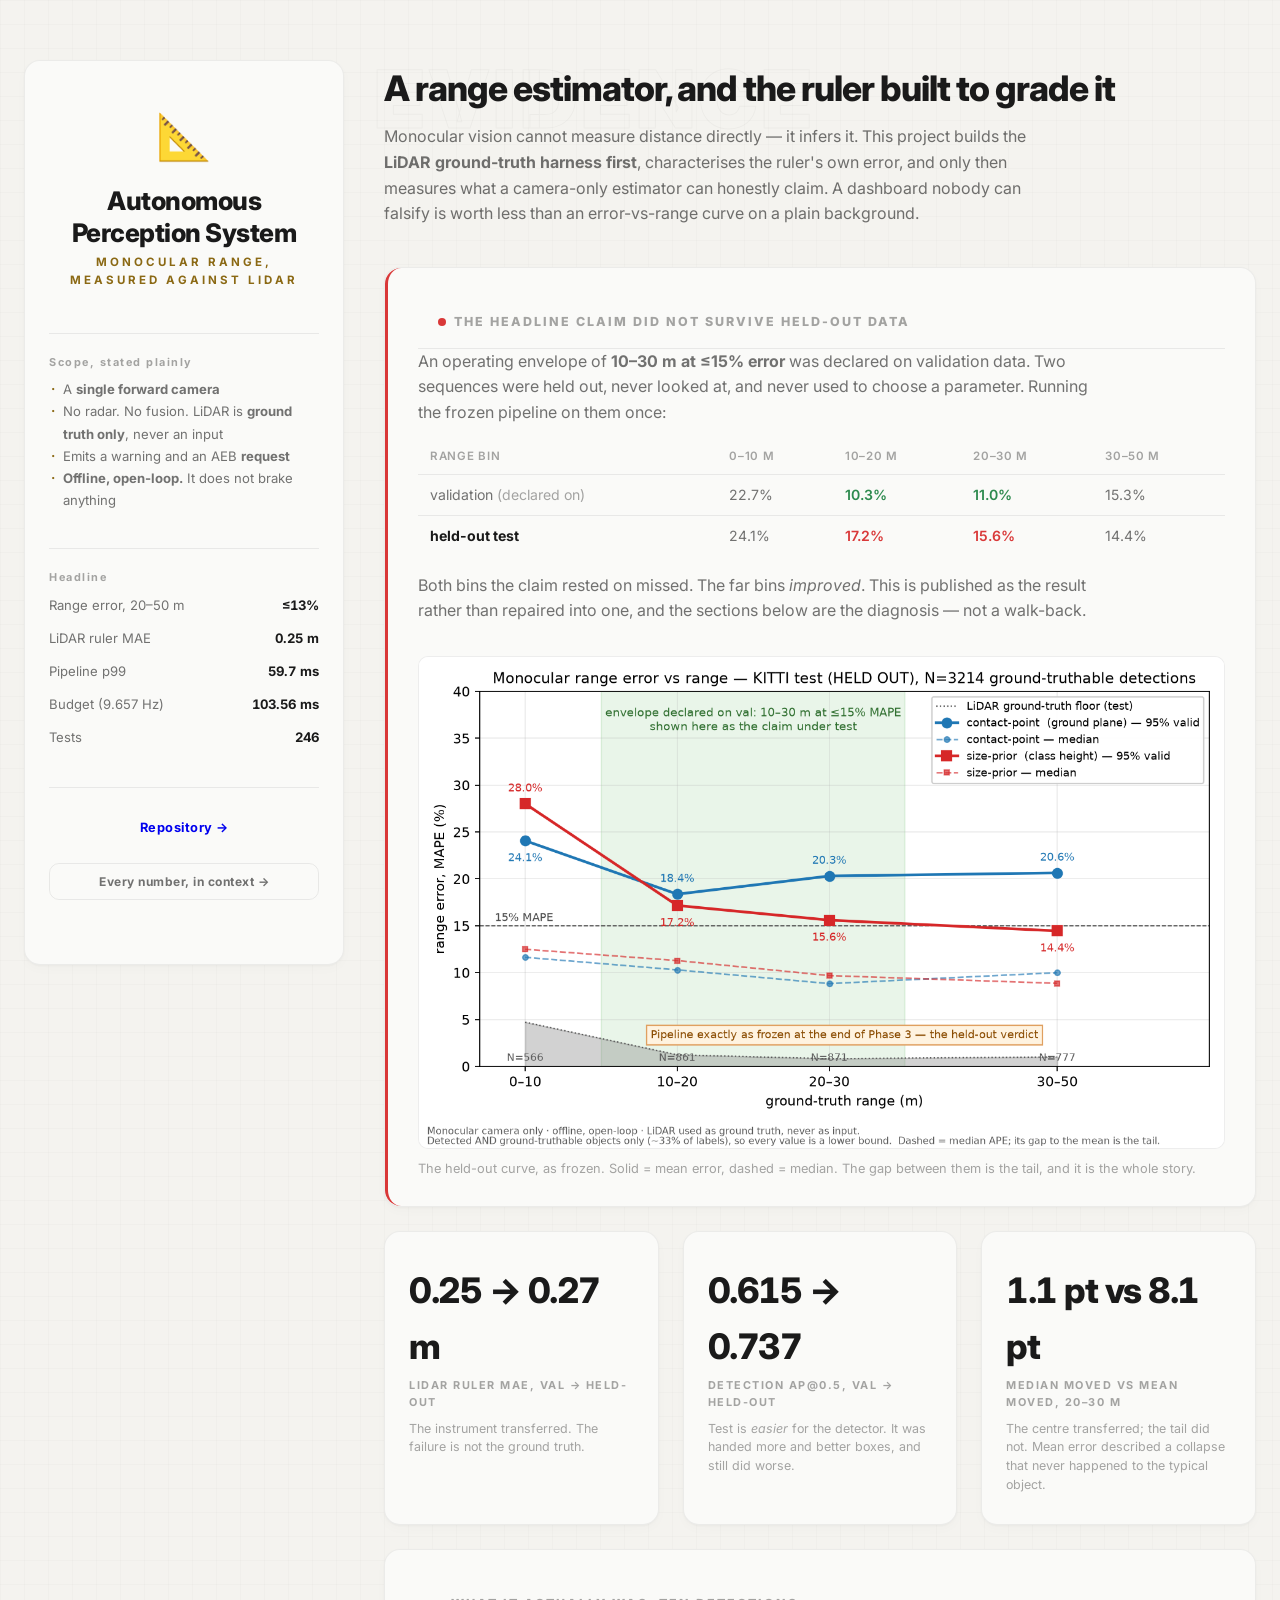
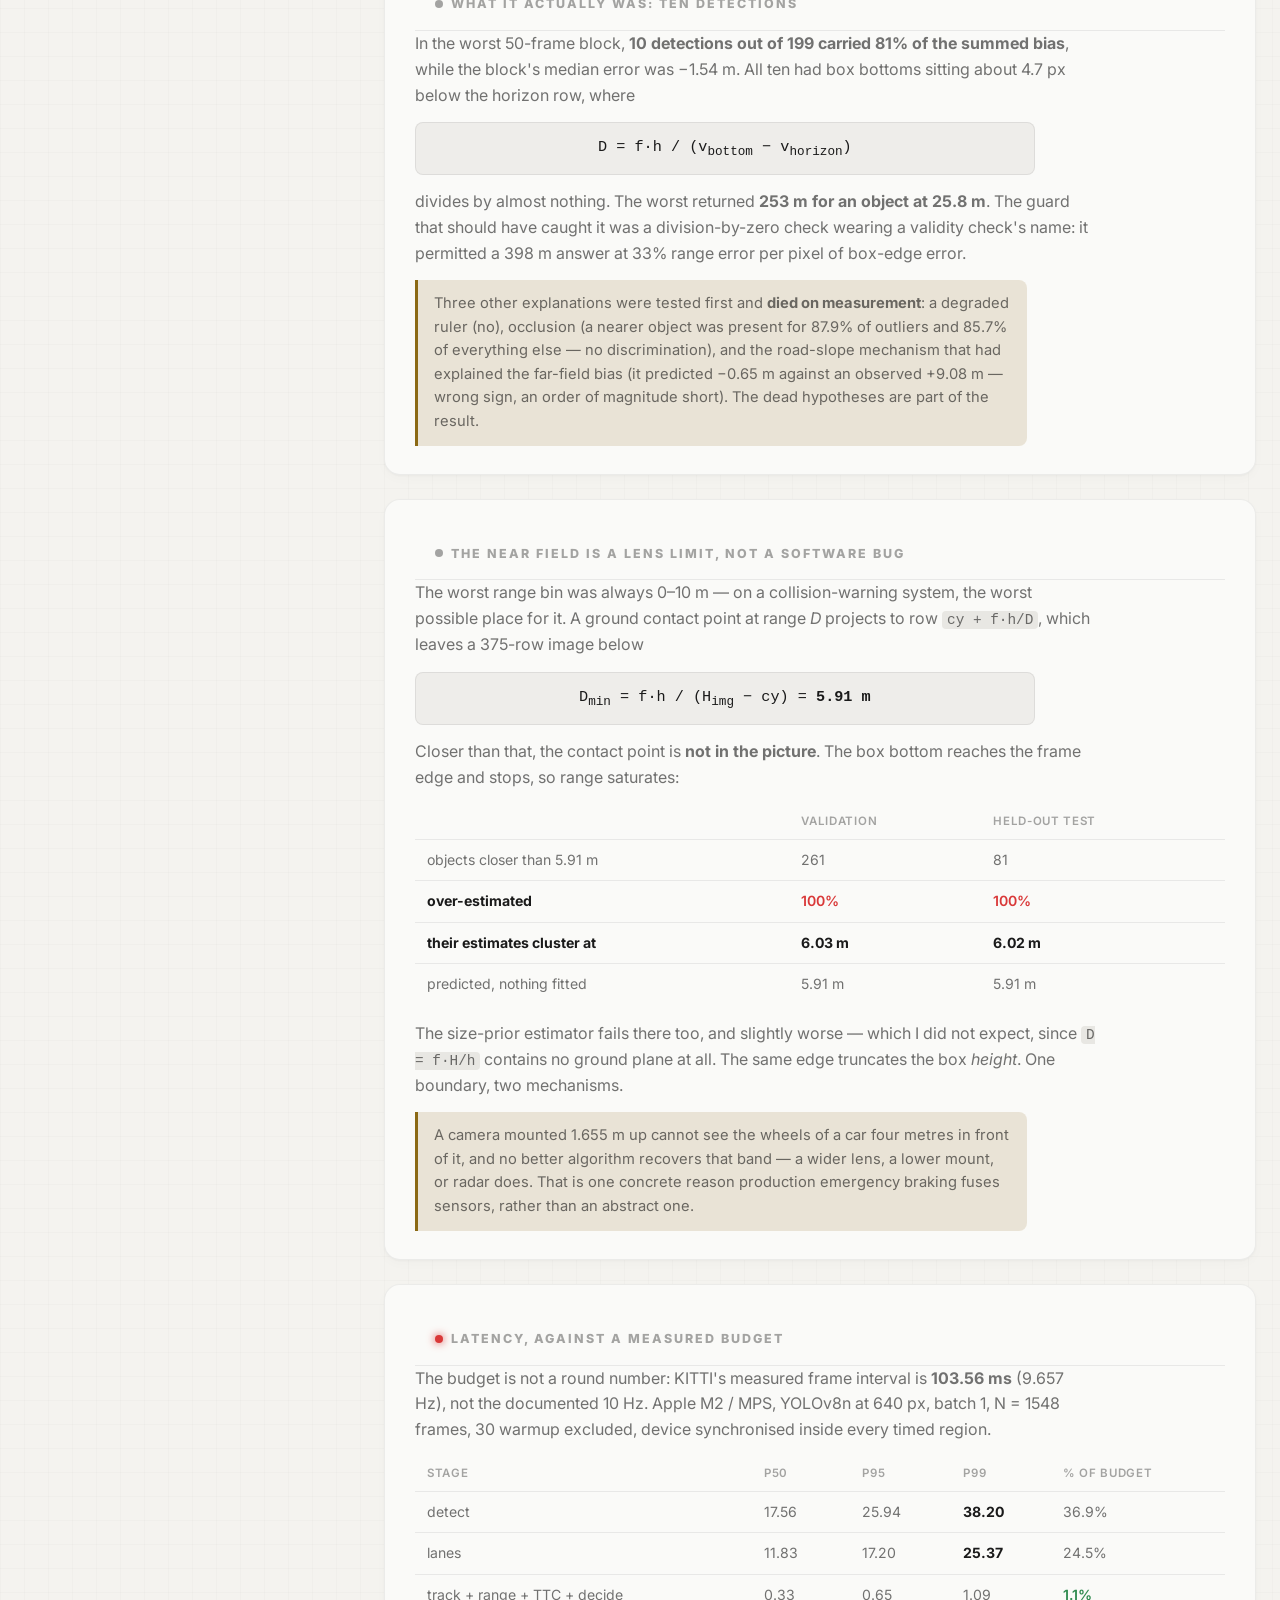
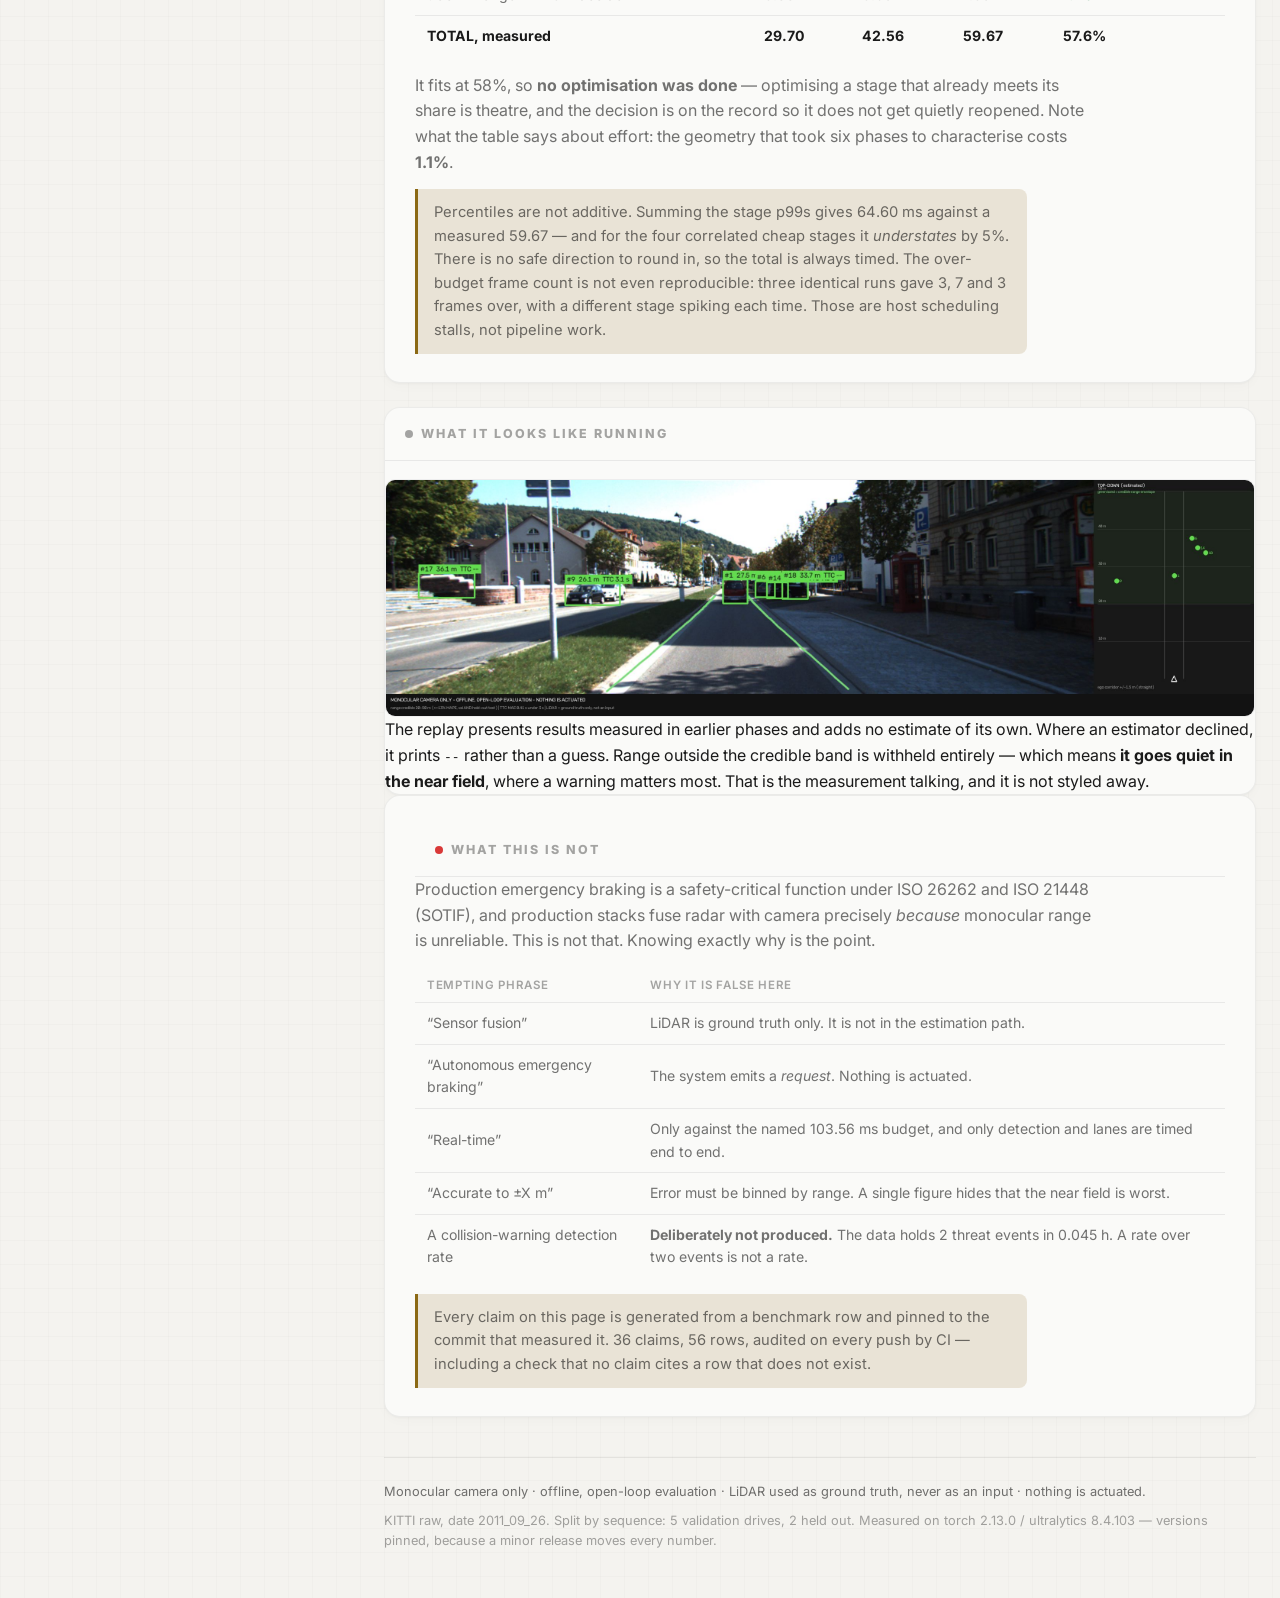
==== site/index.html @ 62471f44 "replace the published site: it advertised a system this repo does not contain The page at zura16.git" ====
<!DOCTYPE html>
<html lang="en">
<head>
    <meta charset="UTF-8">
    <meta name="viewport" content="width=device-width, initial-scale=1.0">
    <title>Autonomous Perception System — error characterisation</title>
    <meta name="description" content="A monocular forward-collision-warning stack evaluated against LiDAR ground truth. Offline, open-loop. The headline claim failed on held-out data, and that is the result.">
    <link rel="preconnect" href="https://fonts.googleapis.com">
    <link rel="preconnect" href="https://fonts.gstatic.com" crossorigin>
    <link href="https://fonts.googleapis.com/css2?family=Inter:wght@300;400;500;600;700;800&display=swap" rel="stylesheet">
    <link rel="stylesheet" href="styles.css">
</head>
<body>

<div class="layout">

    <!-- ══════════ Sidebar: identity and scope ══════════ -->
    <aside class="sidebar">
        <div class="sidebar-card border-glow-card">
            <span class="edge-light"></span>
            <div class="border-glow-inner">
                <div class="hud-logo">📐</div>
                <h1 class="sidebar-name">Autonomous<br>Perception System</h1>
                <p class="sidebar-title">Monocular range, measured against LiDAR</p>

                <div class="sidebar-divider"></div>

                <div class="control-group">
                    <span class="control-label">Scope, stated plainly</span>
                    <ul class="scope-list">
                        <li>A <strong>single forward camera</strong></li>
                        <li>No radar. No fusion. LiDAR is <strong>ground truth only</strong>, never an input</li>
                        <li>Emits a warning and an AEB <strong>request</strong></li>
                        <li><strong>Offline, open-loop.</strong> It does not brake anything</li>
                    </ul>
                </div>

                <div class="sidebar-divider"></div>

                <div class="control-group">
                    <span class="control-label">Headline</span>
                    <div class="stat-row"><span>Range error, 20–50 m</span><b>≤13%</b></div>
                    <div class="stat-row"><span>LiDAR ruler MAE</span><b>0.25 m</b></div>
                    <div class="stat-row"><span>Pipeline p99</span><b>59.7 ms</b></div>
                    <div class="stat-row"><span>Budget (9.657 Hz)</span><b>103.56 ms</b></div>
                    <div class="stat-row"><span>Tests</span><b>246</b></div>
                </div>

                <div class="sidebar-divider"></div>

                <div class="control-group">
                    <a class="btn btn-control" href="https://github.com/Zura16/Autonomous-Perception-System">Repository →</a>
                    <a class="btn btn-secondary-outline" href="https://github.com/Zura16/Autonomous-Perception-System/blob/main/docs/benchmarks.md">Every number, in context →</a>
                </div>
            </div>
        </div>
    </aside>

    <!-- ══════════ Main ══════════ -->
    <main class="main-content">

        <section class="section hero">
            <div class="section-bg-title">EVIDENCE</div>
            <h2 class="section-title">A range estimator, and the ruler built to grade it</h2>
            <p class="hero-description">
                Monocular vision cannot measure distance directly — it infers it. This project
                builds the <strong>LiDAR ground-truth harness first</strong>, characterises the
                ruler's own error, and only then measures what a camera-only estimator can
                honestly claim. A dashboard nobody can falsify is worth less than an
                error-vs-range curve on a plain background.
            </p>
        </section>

        <!-- The headline: the held-out failure -->
        <div class="finding-card border-glow-card finding-negative">
            <span class="edge-light"></span>
            <div class="border-glow-inner">
                <div class="card-header">
                    <span class="card-header-dot dot-alert"></span>
                    <h3>The headline claim did not survive held-out data</h3>
                </div>
                <p>
                    An operating envelope of <strong>10–30 m at ≤15% error</strong> was declared on
                    validation data. Two sequences were held out, never looked at, and never used to
                    choose a parameter. Running the frozen pipeline on them once:
                </p>
                <div class="table-scroll">
                <table class="data-table">
                    <thead><tr><th>range bin</th><th>0–10 m</th><th>10–20 m</th><th>20–30 m</th><th>30–50 m</th></tr></thead>
                    <tbody>
                        <tr><td>validation <span class="muted">(declared on)</span></td><td>22.7%</td><td class="ok">10.3%</td><td class="ok">11.0%</td><td>15.3%</td></tr>
                        <tr><td><b>held-out test</b></td><td>24.1%</td><td class="bad">17.2%</td><td class="bad">15.6%</td><td>14.4%</td></tr>
                    </tbody>
                </table>
                </div>
                <p>
                    Both bins the claim rested on missed. The far bins <em>improved</em>. This is
                    published as the result rather than repaired into one, and the sections below
                    are the diagnosis — not a walk-back.
                </p>
                <figure>
                    <img src="figures/range_error_test.png" alt="Monocular range error versus range on the held-out KITTI test split. Both estimator curves sit above the 15% threshold across the 10–30 m band, while the dashed median curves sit well below the means." loading="lazy">
                    <figcaption>
                        The held-out curve, as frozen. Solid = mean error, dashed = median. The gap
                        between them is the tail, and it is the whole story.
                    </figcaption>
                </figure>
            </div>
        </div>

        <!-- Why it wasn't the ruler or the detector -->
        <div class="dashboard-grid">
            <div class="telemetry-card border-glow-card">
                <span class="edge-light"></span>
                <div class="border-glow-inner">
                    <span class="telemetry-number">0.25 → 0.27 m</span>
                    <span class="telemetry-label">LiDAR ruler MAE, val → held-out</span>
                    <p class="card-note">The instrument transferred. The failure is not the ground truth.</p>
                </div>
            </div>
            <div class="telemetry-card border-glow-card">
                <span class="edge-light"></span>
                <div class="border-glow-inner">
                    <span class="telemetry-number">0.615 → 0.737</span>
                    <span class="telemetry-label">Detection AP@0.5, val → held-out</span>
                    <p class="card-note">Test is <em>easier</em> for the detector. It was handed more and better boxes, and still did worse.</p>
                </div>
            </div>
            <div class="telemetry-card border-glow-card">
                <span class="edge-light"></span>
                <div class="border-glow-inner">
                    <span class="telemetry-number">1.1 pt vs 8.1 pt</span>
                    <span class="telemetry-label">Median moved vs mean moved, 20–30 m</span>
                    <p class="card-note">The centre transferred; the tail did not. Mean error described a collapse that never happened to the typical object.</p>
                </div>
            </div>
        </div>

        <!-- The diagnosis -->
        <div class="finding-card border-glow-card">
            <span class="edge-light"></span>
            <div class="border-glow-inner">
                <div class="card-header">
                    <span class="card-header-dot"></span>
                    <h3>What it actually was: ten detections</h3>
                </div>
                <p>
                    In the worst 50-frame block, <strong>10 detections out of 199 carried 81% of the
                    summed bias</strong>, while the block's median error was −1.54 m. All ten had box
                    bottoms sitting about 4.7 px below the horizon row, where
                </p>
                <p class="formula">D&nbsp;=&nbsp;f·h&nbsp;/&nbsp;(v<sub>bottom</sub>&nbsp;−&nbsp;v<sub>horizon</sub>)</p>
                <p>
                    divides by almost nothing. The worst returned <strong>253 m for an object at
                    25.8 m</strong>. The guard that should have caught it was a division-by-zero
                    check wearing a validity check's name: it permitted a 398 m answer at 33% range
                    error per pixel of box-edge error.
                </p>
                <p class="callout">
                    Three other explanations were tested first and <strong>died on measurement</strong>:
                    a degraded ruler (no), occlusion (a nearer object was present for 87.9% of
                    outliers and 85.7% of everything else — no discrimination), and the road-slope
                    mechanism that had explained the far-field bias (it predicted −0.65 m against an
                    observed +9.08 m — wrong sign, an order of magnitude short). The dead hypotheses
                    are part of the result.
                </p>
            </div>
        </div>

        <!-- The near-field limit -->
        <div class="finding-card border-glow-card">
            <span class="edge-light"></span>
            <div class="border-glow-inner">
                <div class="card-header">
                    <span class="card-header-dot"></span>
                    <h3>The near field is a lens limit, not a software bug</h3>
                </div>
                <p>
                    The worst range bin was always 0–10 m — on a collision-warning system, the worst
                    possible place for it. A ground contact point at range <em>D</em> projects to row
                    <code>cy + f·h/D</code>, which leaves a 375-row image below
                </p>
                <p class="formula">D<sub>min</sub> = f·h / (H<sub>img</sub> − cy) = <b>5.91 m</b></p>
                <p>
                    Closer than that, the contact point is <strong>not in the picture</strong>. The box
                    bottom reaches the frame edge and stops, so range saturates:
                </p>
                <div class="table-scroll">
                <table class="data-table">
                    <thead><tr><th></th><th>validation</th><th>held-out test</th></tr></thead>
                    <tbody>
                        <tr><td>objects closer than 5.91 m</td><td>261</td><td>81</td></tr>
                        <tr><td><b>over-estimated</b></td><td class="bad">100%</td><td class="bad">100%</td></tr>
                        <tr><td><b>their estimates cluster at</b></td><td><b>6.03 m</b></td><td><b>6.02 m</b></td></tr>
                        <tr><td class="muted">predicted, nothing fitted</td><td class="muted">5.91 m</td><td class="muted">5.91 m</td></tr>
                    </tbody>
                </table>
                </div>
                <p>
                    The size-prior estimator fails there too, and slightly worse — which I did not
                    expect, since <code>D = f·H/h</code> contains no ground plane at all. The same
                    edge truncates the box <em>height</em>. One boundary, two mechanisms.
                </p>
                <p class="callout">
                    A camera mounted 1.655 m up cannot see the wheels of a car four metres in front
                    of it, and no better algorithm recovers that band — a wider lens, a lower mount,
                    or radar does. That is one concrete reason production emergency braking fuses
                    sensors, rather than an abstract one.
                </p>
            </div>
        </div>

        <!-- Latency -->
        <div class="finding-card border-glow-card">
            <span class="edge-light"></span>
            <div class="border-glow-inner">
                <div class="card-header">
                    <span class="card-header-dot dot-live"></span>
                    <h3>Latency, against a measured budget</h3>
                </div>
                <p>
                    The budget is not a round number: KITTI's measured frame interval is
                    <strong>103.56 ms</strong> (9.657 Hz), not the documented 10 Hz. Apple M2 / MPS,
                    YOLOv8n at 640 px, batch 1, N = 1548 frames, 30 warmup excluded, device
                    synchronised inside every timed region.
                </p>
                <div class="table-scroll">
                <table class="data-table">
                    <thead><tr><th>stage</th><th>p50</th><th>p95</th><th>p99</th><th>% of budget</th></tr></thead>
                    <tbody>
                        <tr><td>detect</td><td>17.56</td><td>25.94</td><td><b>38.20</b></td><td>36.9%</td></tr>
                        <tr><td>lanes</td><td>11.83</td><td>17.20</td><td><b>25.37</b></td><td>24.5%</td></tr>
                        <tr><td>track + range + TTC + decide</td><td>0.33</td><td>0.65</td><td>1.09</td><td class="ok">1.1%</td></tr>
                        <tr><td><b>TOTAL, measured</b></td><td><b>29.70</b></td><td><b>42.56</b></td><td><b>59.67</b></td><td><b>57.6%</b></td></tr>
                    </tbody>
                </table>
                </div>
                <p>
                    It fits at 58%, so <strong>no optimisation was done</strong> — optimising a stage
                    that already meets its share is theatre, and the decision is on the record so it
                    does not get quietly reopened. Note what the table says about effort: the geometry
                    that took six phases to characterise costs <strong>1.1%</strong>.
                </p>
                <p class="callout">
                    Percentiles are not additive. Summing the stage p99s gives 64.60 ms against a
                    measured 59.67 — and for the four correlated cheap stages it <em>understates</em>
                    by 5%. There is no safe direction to round in, so the total is always timed. The
                    over-budget frame count is not even reproducible: three identical runs gave 3, 7
                    and 3 frames over, with a different stage spiking each time. Those are host
                    scheduling stalls, not pipeline work.
                </p>
            </div>
        </div>

        <!-- What the system looks like -->
        <div class="hud-monitor border-glow-card">
            <span class="edge-light"></span>
            <div class="border-glow-inner">
                <div class="card-header">
                    <span class="card-header-dot"></span>
                    <h3>What it looks like running</h3>
                </div>
                <figure>
                    <img src="figures/hud_still.jpg" alt="Heads-up display over a KITTI frame with tracked vehicles labelled by range and time-to-collision, alongside a metric top-down panel showing the credible range band." loading="lazy">
                </figure>
                <p>
                    The replay presents results measured in earlier phases and adds no estimate of
                    its own. Where an estimator declined, it prints <code>--</code> rather than a
                    guess. Range outside the credible band is withheld entirely — which means
                    <strong>it goes quiet in the near field</strong>, where a warning matters most.
                    That is the measurement talking, and it is not styled away.
                </p>
            </div>
        </div>

        <!-- Scope discipline -->
        <div class="finding-card border-glow-card">
            <span class="edge-light"></span>
            <div class="border-glow-inner">
                <div class="card-header">
                    <span class="card-header-dot dot-alert"></span>
                    <h3>What this is not</h3>
                </div>
                <p>
                    Production emergency braking is a safety-critical function under ISO 26262 and
                    ISO 21448 (SOTIF), and production stacks fuse radar with camera precisely
                    <em>because</em> monocular range is unreliable. This is not that. Knowing exactly
                    why is the point.
                </p>
                <div class="table-scroll">
                <table class="data-table">
                    <thead><tr><th>Tempting phrase</th><th>Why it is false here</th></tr></thead>
                    <tbody>
                        <tr><td>“Sensor fusion”</td><td>LiDAR is ground truth only. It is not in the estimation path.</td></tr>
                        <tr><td>“Autonomous emergency braking”</td><td>The system emits a <em>request</em>. Nothing is actuated.</td></tr>
                        <tr><td>“Real-time”</td><td>Only against the named 103.56 ms budget, and only detection and lanes are timed end to end.</td></tr>
                        <tr><td>“Accurate to ±X m”</td><td>Error must be binned by range. A single figure hides that the near field is worst.</td></tr>
                        <tr><td>A collision-warning detection rate</td><td><strong>Deliberately not produced.</strong> The data holds 2 threat events in 0.045 h. A rate over two events is not a rate.</td></tr>
                    </tbody>
                </table>
                </div>
                <p class="callout">
                    Every claim on this page is generated from a benchmark row and pinned to the
                    commit that measured it. 36 claims, 56 rows, audited on every push by CI —
                    including a check that no claim cites a row that does not exist.
                </p>
            </div>
        </div>

        <footer class="site-footer">
            <p>
                Monocular camera only · offline, open-loop evaluation · LiDAR used as ground truth,
                never as an input · nothing is actuated.
            </p>
            <p class="muted">
                KITTI raw, date 2011_09_26. Split by sequence: 5 validation drives, 2 held out.
                Measured on torch 2.13.0 / ultralytics 8.4.103 — versions pinned, because a minor
                release moves every number.
            </p>
        </footer>

    </main>
</div>

<script src="app.js"></script>
</body>
</html>
---- site/styles.css ----
/* ================== BASE STYLES (MATCHES AALIND.ORG) ================== */
:root {
    --bg: #F4F3EF;
    --surface: #EEEDEA;
    --surface-raised: #E8E7E3;
    --border: rgba(0, 0, 0, 0.07);
    --text-primary: #1a1a1a;
    --text-secondary: rgba(0, 0, 0, 0.55);
    --text-muted: rgba(0, 0, 0, 0.35);
    --accent: #8B6914;
    --accent-glow: rgba(139, 105, 20, 0.15);
    --green: #2d8a4e;
    --red: #d93838;
    --yellow: #b58209;
    --card-bg: #FAFAF8;
    --font: 'Inter', -apple-system, BlinkMacSystemFont, 'Segoe UI', Roboto, sans-serif;

    /* Border Glow parameters matching portfolio */
    --edge-proximity: 0;
    --cursor-angle: 45deg;
    --edge-sensitivity: 25;
    --color-sensitivity: calc(var(--edge-sensitivity) + 20);
    --border-radius: 16px;
    --glow-padding: 40px;
    --cone-spread: 25;
    --fill-opacity: 0.4;
}

*, *::before, *::after {
    margin: 0;
    padding: 0;
    box-sizing: border-box;
}

body {
    font-family: var(--font);
    background-color: var(--bg);
    background-image: 
        linear-gradient(rgba(0, 0, 0, 0.015) 1px, transparent 1px),
        linear-gradient(90deg, rgba(0, 0, 0, 0.015) 1px, transparent 1px);
    background-size: 24px 24px;
    color: var(--text-primary);
    line-height: 1.6;
    overflow-x: hidden;
    -webkit-font-smoothing: antialiased;
}

/* ================== LAYOUT STYLES ================== */
.layout {
    display: flex;
    max-width: 1400px;
    margin: 0 auto;
    padding: 60px 24px 40px;
    gap: 40px;
    position: relative;
    z-index: 1;
}

/* ================== STICKY SIDEBAR ================== */
.sidebar {
    position: sticky;
    top: 60px;
    width: 320px;
    flex-shrink: 0;
    height: fit-content;
    z-index: 10;
}

.sidebar-card .border-glow-inner {
    padding: 40px 24px;
    display: flex;
    flex-direction: column;
}

.hud-logo {
    font-size: 2.8rem;
    margin-bottom: 12px;
    text-align: center;
}

.sidebar-name {
    font-size: 1.6rem;
    font-weight: 800;
    text-align: center;
    margin-bottom: 4px;
    letter-spacing: -0.5px;
}

.sidebar-title {
    font-size: 0.72rem;
    text-transform: uppercase;
    letter-spacing: 3px;
    color: var(--accent);
    font-weight: 700;
    text-align: center;
    margin-bottom: 24px;
}

.sidebar-divider {
    width: 100%;
    height: 1px;
    background: var(--border);
    margin: 20px 0;
}

/* ================== BORDER GLOW CARDS ================== */
.border-glow-card {
    --edge-proximity: 0;
    --cursor-angle: 45deg;
    position: relative;
    border-radius: var(--border-radius);
    isolation: isolate;
    transform: translate3d(0, 0, 0.01px);
    display: grid;
    border: 1px solid rgba(0, 0, 0, 0.06);
    background: var(--card-bg);
    overflow: visible;
    box-shadow: 0 1px 3px rgba(0, 0, 0, 0.04), 0 4px 12px rgba(0, 0, 0, 0.02);
    transition: transform 0.25s ease;
}

.border-glow-card:hover {
    transform: translateY(-2px);
}

.border-glow-card::before,
.border-glow-card::after,
.border-glow-card>.edge-light {
    content: "";
    position: absolute;
    inset: 0;
    border-radius: inherit;
    transition: opacity 0.25s ease-out;
    z-index: -1;
}

.border-glow-card:not(:hover):not(.sweep-active)::before,
.border-glow-card:not(:hover):not(.sweep-active)::after,
.border-glow-card:not(:hover):not(.sweep-active)>.edge-light {
    opacity: 0;
    transition: opacity 0.75s ease-in-out;
}

/* Colored mesh border overlay (Golden Hue) */
.border-glow-card::before {
    border: 1px solid transparent;
    background:
        linear-gradient(var(--card-bg) 0 100%) padding-box,
        radial-gradient(at 80% 55%, hsl(40 70% 45%) 0px, transparent 50%) border-box,
        radial-gradient(at 8% 6%, hsl(45 60% 50%) 0px, transparent 50%) border-box,
        radial-gradient(at 82% 18%, hsl(30 60% 42%) 0px, transparent 50%) border-box,
        radial-gradient(at 51% 4%, hsl(48 65% 52%) 0px, transparent 50%) border-box,
        linear-gradient(hsl(40 70% 45%) 0 100%) border-box;

    opacity: calc((var(--edge-proximity) - var(--color-sensitivity)) / (100 - var(--color-sensitivity)));

    mask-image:
        conic-gradient(from var(--cursor-angle) at center,
            black calc(var(--cone-spread) * 1%),
            transparent calc((var(--cone-spread) + 15) * 1%),
            transparent calc((100 - var(--cone-spread) - 15) * 1%),
            black calc((100 - var(--cone-spread)) * 1%));
    -webkit-mask-image:
        conic-gradient(from var(--cursor-angle) at center,
            black calc(var(--cone-spread) * 1%),
            transparent calc((var(--cone-spread) + 15) * 1%),
            transparent calc((100 - var(--cone-spread) - 15) * 1%),
            black calc((100 - var(--cone-spread)) * 1%));
}

/* Background Soft Glow */
.border-glow-card::after {
    border: 1px solid transparent;
    background:
        radial-gradient(at 80% 55%, hsl(40 70% 45%) 0px, transparent 50%) padding-box,
        radial-gradient(at 8% 6%, hsl(45 60% 50%) 0px, transparent 50%) padding-box,
        radial-gradient(at 51% 4%, hsl(48 65% 52%) 0px, transparent 50%) padding-box;

    mask-image:
        linear-gradient(to bottom, black, black),
        radial-gradient(ellipse at 50% 50%, black 40%, transparent 65%),
        conic-gradient(from var(--cursor-angle) at center, transparent 5%, black 15%, black 85%, transparent 95%);
    -webkit-mask-image:
        linear-gradient(to bottom, black, black),
        radial-gradient(ellipse at 50% 50%, black 40%, transparent 65%),
        conic-gradient(from var(--cursor-angle) at center, transparent 5%, black 15%, black 85%, transparent 95%);
    
    mask-composite: subtract, add;
    -webkit-mask-composite: source-out, source-over;
    opacity: calc(var(--fill-opacity) * (var(--edge-proximity) - var(--color-sensitivity)) / (100 - var(--color-sensitivity)));
    mix-blend-mode: soft-light;
}

.border-glow-inner {
    display: flex;
    flex-direction: column;
    position: relative;
    overflow: hidden;
    z-index: 1;
    border-radius: inherit;
}

/* ================== MAIN CONTENT PANEL ================== */
.main-content {
    flex: 1;
    min-width: 0;
}

/* Heading with big muted outlines */
.section {
    position: relative;
    margin-bottom: 40px;
}

.section-bg-title {
    position: absolute;
    top: -25px;
    left: -10px;
    font-size: 5rem;
    font-weight: 900;
    color: transparent;
    -webkit-text-stroke: 1px rgba(0, 0, 0, 0.03);
    user-select: none;
    pointer-events: none;
    letter-spacing: 4px;
}

.section-title {
    font-size: 2.2rem;
    font-weight: 800;
    letter-spacing: -1px;
    color: var(--text-primary);
    margin-bottom: 8px;
    position: relative;
}

.hero-description {
    font-size: 1rem;
    color: var(--text-secondary);
    max-width: 680px;
    margin-bottom: 24px;
}

/* ================== CONTROL FORM STYLES ================== */
.control-group {
    display: flex;
    flex-direction: column;
    gap: 6px;
    margin-bottom: 16px;
}

.control-label {
    font-size: 0.68rem;
    font-weight: 700;
    letter-spacing: 1.5px;
    color: var(--text-muted);
}

.form-select, .form-input {
    width: 100%;
    padding: 10px 14px;
    background: var(--surface);
    border: 1px solid var(--border);
    border-radius: 8px;
    font-family: var(--font);
    font-size: 0.85rem;
    color: var(--text-primary);
    outline: none;
    transition: all 0.25s ease;
}

.form-select:focus, .form-input:focus {
    border-color: var(--accent);
    background: var(--card-bg);
}

/* Toggle Switch */
.toggle-container {
    display: flex;
    align-items: center;
    cursor: pointer;
    position: relative;
    gap: 12px;
}

.toggle-container input {
    opacity: 0;
    width: 0;
    height: 0;
}

.toggle-slider {
    position: relative;
    display: inline-block;
    width: 44px;
    height: 22px;
    background-color: var(--surface-raised);
    transition: .4s;
    border-radius: 34px;
    border: 1px solid var(--border);
}

.toggle-slider:before {
    position: absolute;
    content: "";
    height: 14px;
    width: 14px;
    left: 3px;
    bottom: 3px;
    background-color: var(--text-secondary);
    transition: .4s;
    border-radius: 50%;
}

input:checked + .toggle-slider {
    background-color: var(--accent-glow);
    border-color: var(--accent);
}

input:checked + .toggle-slider:before {
    transform: translateX(22px);
    background-color: var(--accent);
}

.toggle-label {
    margin-top: 2px;
}

/* Status Badge */
.badge {
    padding: 6px 12px;
    font-size: 0.72rem;
    font-weight: 700;
    border-radius: 50px;
    text-align: center;
    width: fit-content;
    letter-spacing: 1px;
}

.badge-active {
    background: rgba(45, 138, 78, 0.15);
    color: var(--green);
    border: 1px solid rgba(45, 138, 78, 0.3);
}

.badge-paused {
    background: rgba(181, 130, 9, 0.15);
    color: var(--yellow);
    border: 1px solid rgba(181, 130, 9, 0.3);
}

.badge-inactive {
    background: rgba(0, 0, 0, 0.05);
    color: var(--text-secondary);
    border: 1px solid var(--border);
}

/* Control Buttons & Button Group */
.button-group {
    display: flex;
    gap: 8px;
}

.btn {
    width: 100%;
    padding: 10px 12px;
    border-radius: 10px;
    font-family: var(--font);
    font-size: 0.8rem;
    font-weight: 700;
    letter-spacing: 0.5px;
    border: none;
    cursor: pointer;
    transition: all 0.25s ease;
    display: inline-flex;
    align-items: center;
    justify-content: center;
    gap: 6px;
}

.btn-control {
    flex: 1;
    padding: 10px 6px;
}

.btn-play {
    background: var(--green);
    color: white;
}

.btn-play:hover:not(:disabled) {
    background: #236c3d;
    transform: translateY(-1px);
}

.btn-pause {
    background: var(--yellow);
    color: white;
}

.btn-pause:hover:not(:disabled) {
    background: #946906;
    transform: translateY(-1px);
}

.btn-stop {
    background: var(--surface-raised);
    color: var(--text-secondary);
    border: 1px solid var(--border);
}

.btn-stop:hover:not(:disabled) {
    background: var(--red);
    color: white;
    transform: translateY(-1px);
}

.btn:disabled {
    opacity: 0.45;
    cursor: not-allowed;
    transform: none !important;
}

/* Preset & Obstacle Spawner Buttons */
.preset-grid {
    display: grid;
    grid-template-columns: 1fr 1fr;
    gap: 6px;
    margin-bottom: 8px;
}

.btn-preset {
    padding: 8px 6px;
    font-size: 0.73rem;
    background: var(--surface);
    color: var(--text-primary);
    border: 1px solid var(--border);
}

.btn-preset:hover {
    background: var(--card-bg);
    border-color: var(--accent);
    color: var(--accent);
}

.btn-danger-preset {
    grid-column: span 2;
    background: rgba(217, 56, 56, 0.06);
    color: var(--red);
    border-color: rgba(217, 56, 56, 0.2);
}

.btn-danger-preset:hover {
    background: var(--red);
    color: white;
}

.btn-secondary-outline {
    background: transparent;
    border: 1px solid var(--border);
    color: var(--text-secondary);
    font-size: 0.75rem;
    padding: 8px;
}

.btn-secondary-outline:hover {
    background: rgba(0, 0, 0, 0.05);
    color: var(--text-primary);
}

.radar-tip {
    font-size: 0.68rem;
    color: var(--text-muted);
    text-align: center;
    margin-top: 6px;
    font-weight: 500;
}

.radar-container canvas {
    cursor: crosshair;
    border-radius: 8px;
    transition: box-shadow 0.2s ease;
}

.radar-container canvas:hover {
    box-shadow: 0 0 10px rgba(139, 105, 20, 0.15);
}

/* ================== DASHBOARD GRID ================== */
.dashboard-grid {
    display: grid;
    grid-template-columns: 3fr 2fr;
    gap: 24px;
}

/* Header style inside cards */
.card-header {
    display: flex;
    align-items: center;
    gap: 8px;
    padding: 16px 20px;
    border-bottom: 1px solid var(--border);
}

.card-header h3 {
    font-size: 0.78rem;
    font-weight: 800;
    letter-spacing: 2px;
    color: var(--text-muted);
    text-transform: uppercase;
}

.card-header-dot {
    width: 8px;
    height: 8px;
    border-radius: 50%;
    background: var(--text-muted);
}

.dot-live {
    background: var(--red);
    box-shadow: 0 0 8px var(--red);
    animation: pulse-dot 2s infinite;
}

@keyframes pulse-dot {
    0% { opacity: 0.4; }
    50% { opacity: 1; }
    100% { opacity: 0.4; }
}

/* ================== HUD MONITOR ================== */
.hud-monitor {
    grid-column: span 1;
}

.video-container {
    position: relative;
    width: 100%;
    aspect-ratio: 16/9;
    background: #000;
}

.video-feed {
    width: 100%;
    height: 100%;
    object-fit: contain;
    display: block;
}

.video-placeholder-overlay {
    position: absolute;
    inset: 0;
    background: rgba(26, 26, 26, 0.95);
    display: flex;
    align-items: center;
    justify-content: center;
    color: var(--text-muted);
    font-size: 1.1rem;
    font-weight: 700;
    letter-spacing: 2px;
}

.hidden {
    display: none !important;
}

/* ================== RADAR CONTAINER ================== */
.radar-card {
    grid-column: span 1;
}

.radar-container {
    display: flex;
    align-items: center;
    justify-content: center;
    padding: 12px;
    background: #FAFAF8;
    height: 100%;
}

#radar-canvas {
    max-width: 100%;
    height: auto;
}

/* ================== TELEMETRY CARDS ================== */
.telemetry-card {
    grid-column: span 1;
}

.telemetry-card .border-glow-inner {
    padding: 30px 24px;
    text-align: center;
    align-items: center;
}

.telemetry-number {
    font-size: 2.2rem;
    font-weight: 800;
    letter-spacing: -1.5px;
    color: var(--text-primary);
    margin-bottom: 2px;
}

.telemetry-label {
    font-size: 0.68rem;
    font-weight: 700;
    letter-spacing: 1.5px;
    color: var(--text-muted);
    text-transform: uppercase;
}

/* Curvature, offset, and action command state colors */
#val-action {
    color: var(--green);
}

.warn-ttc #val-action {
    color: var(--yellow);
}

.brake-ttc #val-action {
    color: var(--red);
    animation: flash-red-text 1s infinite alternate;
}

@keyframes flash-red-text {
    from { color: var(--red); }
    to { color: #801214; }
}

/* ================== THREAT LEDGER ================== */
.alerts-card {
    grid-column: span 2;
}

.alerts-list {
    padding: 20px;
    display: flex;
    flex-direction: column;
    gap: 12px;
    min-height: 100px;
    max-height: 220px;
    overflow-y: auto;
}

.alert-item {
    padding: 12px 18px;
    border-radius: 8px;
    font-size: 0.88rem;
    font-weight: 600;
    display: flex;
    align-items: center;
    gap: 12px;
    border: 1px solid transparent;
}

.alert-clear {
    background: rgba(45, 138, 78, 0.05);
    color: var(--green);
    border-color: rgba(45, 138, 78, 0.15);
}

.alert-warning {
    background: rgba(181, 130, 9, 0.08);
    color: var(--yellow);
    border-color: rgba(181, 130, 9, 0.2);
}

.alert-critical {
    background: rgba(217, 56, 56, 0.08);
    color: var(--red);
    border-color: rgba(217, 56, 56, 0.25);
    font-weight: 700;
    animation: pulse-border 1.5s infinite;
}

@keyframes pulse-border {
    0% { border-color: rgba(217, 56, 56, 0.25); }
    50% { border-color: rgba(217, 56, 56, 0.7); }
    100% { border-color: rgba(217, 56, 56, 0.25); }
}

/* ================== RESPONSIVE MEDIA STYLES ================== */
@media (max-width: 1024px) {
    .layout {
        flex-direction: column;
        padding-top: 40px;
    }
    
    .sidebar {
        width: 100%;
        position: static;
    }
    
    .dashboard-grid {
        grid-template-columns: 1fr;
    }
    
    .hud-monitor, .radar-card, .telemetry-card, .alerts-card {
        grid-column: span 1;
    }
}

/* ================== EVIDENCE PAGE ==================
   Added when the page changed from a (broken) live-control client for the
   archived v1 backend into a static evidence page. The card system, palette and
   border-glow above are unchanged. */

/* The old grid was a fixed 3fr/2fr video+radar split. The evidence page uses it
   for equal-weight stat cards, and must collapse rather than squeeze. */
.dashboard-grid {
    grid-template-columns: repeat(auto-fit, minmax(230px, 1fr));
    margin-bottom: 24px;
}

.finding-card {
    margin-bottom: 24px;
}

.finding-card .border-glow-inner {
    padding: 28px 30px;
}

.finding-card p {
    color: var(--text-secondary);
    margin-bottom: 14px;
    max-width: 68ch;
}

.finding-card p:last-child { margin-bottom: 0; }

.finding-card code {
    font-family: ui-monospace, SFMono-Regular, Menlo, monospace;
    font-size: 0.9em;
    background: var(--surface-raised);
    padding: 1px 5px;
    border-radius: 4px;
}

/* A negative result is the most important thing on this page, so it is marked
   rather than buried. */
.finding-negative .border-glow-inner {
    border-left: 3px solid var(--red);
}

.dot-alert { background: var(--red) !important; }

.formula {
    font-family: ui-monospace, SFMono-Regular, Menlo, monospace;
    background: var(--surface);
    border: 1px solid var(--border);
    border-radius: 8px;
    padding: 12px 16px;
    text-align: center;
    color: var(--text-primary) !important;
    font-size: 0.95rem;
}

.callout {
    border-left: 3px solid var(--accent);
    background: var(--accent-glow);
    padding: 12px 16px;
    border-radius: 0 8px 8px 0;
    font-size: 0.92rem;
}

/* ── tables ───────────────────────────────────────── */
/* Tables are the only element allowed to scroll sideways; the page body must
   never. */
.table-scroll {
    overflow-x: auto;
    margin: 0 0 16px;
    -webkit-overflow-scrolling: touch;
}

.data-table {
    width: 100%;
    border-collapse: collapse;
    font-size: 0.88rem;
    min-width: 420px;
}

.data-table th {
    text-align: left;
    font-weight: 600;
    font-size: 0.72rem;
    letter-spacing: 0.06em;
    text-transform: uppercase;
    color: var(--text-muted);
    padding: 8px 12px;
    border-bottom: 1px solid var(--border);
    white-space: nowrap;
}

.data-table td {
    padding: 9px 12px;
    border-bottom: 1px solid var(--border);
    color: var(--text-secondary);
}

.data-table tr:last-child td { border-bottom: none; }
.data-table b { color: var(--text-primary); }
.data-table .ok  { color: var(--green); font-weight: 600; }
.data-table .bad { color: var(--red);   font-weight: 600; }
.muted { color: var(--text-muted); }

/* ── figures ──────────────────────────────────────── */
.finding-card figure,
.hud-monitor figure { margin: 18px 0 0; }

.finding-card img,
.hud-monitor img {
    width: 100%;
    height: auto;
    display: block;
    border-radius: 10px;
    border: 1px solid var(--border);
    background: #fff;
}

figcaption {
    font-size: 0.8rem;
    color: var(--text-muted);
    margin-top: 10px;
    line-height: 1.5;
}

/* ── sidebar additions ────────────────────────────── */
.scope-list {
    list-style: none;
    font-size: 0.82rem;
    color: var(--text-secondary);
    line-height: 1.7;
}

.scope-list li { padding-left: 14px; position: relative; }
.scope-list li::before {
    content: "·";
    position: absolute;
    left: 2px;
    color: var(--accent);
    font-weight: 700;
}

.stat-row {
    display: flex;
    justify-content: space-between;
    align-items: baseline;
    gap: 12px;
    font-size: 0.82rem;
    color: var(--text-secondary);
    padding: 3px 0;
}

.stat-row b {
    color: var(--text-primary);
    font-variant-numeric: tabular-nums;
}

.sidebar-name { line-height: 1.25; }

/* Buttons are links now -- there is no backend to control. */
a.btn {
    display: block;
    text-align: center;
    text-decoration: none;
    margin-bottom: 8px;
}

.card-note {
    font-size: 0.78rem;
    color: var(--text-muted);
    margin-top: 8px;
    line-height: 1.5;
}

.telemetry-card .border-glow-inner { text-align: left; }
.telemetry-number { font-variant-numeric: tabular-nums; }

.site-footer {
    margin-top: 40px;
    padding-top: 24px;
    border-top: 1px solid var(--border);
    font-size: 0.8rem;
    color: var(--text-secondary);
}

.site-footer p { margin-bottom: 8px; }

/* ── responsive ───────────────────────────────────── */
@media (max-width: 900px) {
    .layout {
        flex-direction: column;
        padding: 32px 16px;
        gap: 24px;
    }
    .sidebar { position: static; width: 100%; }
    .finding-card .border-glow-inner { padding: 22px 18px; }
    .section-bg-title { display: none; }
}
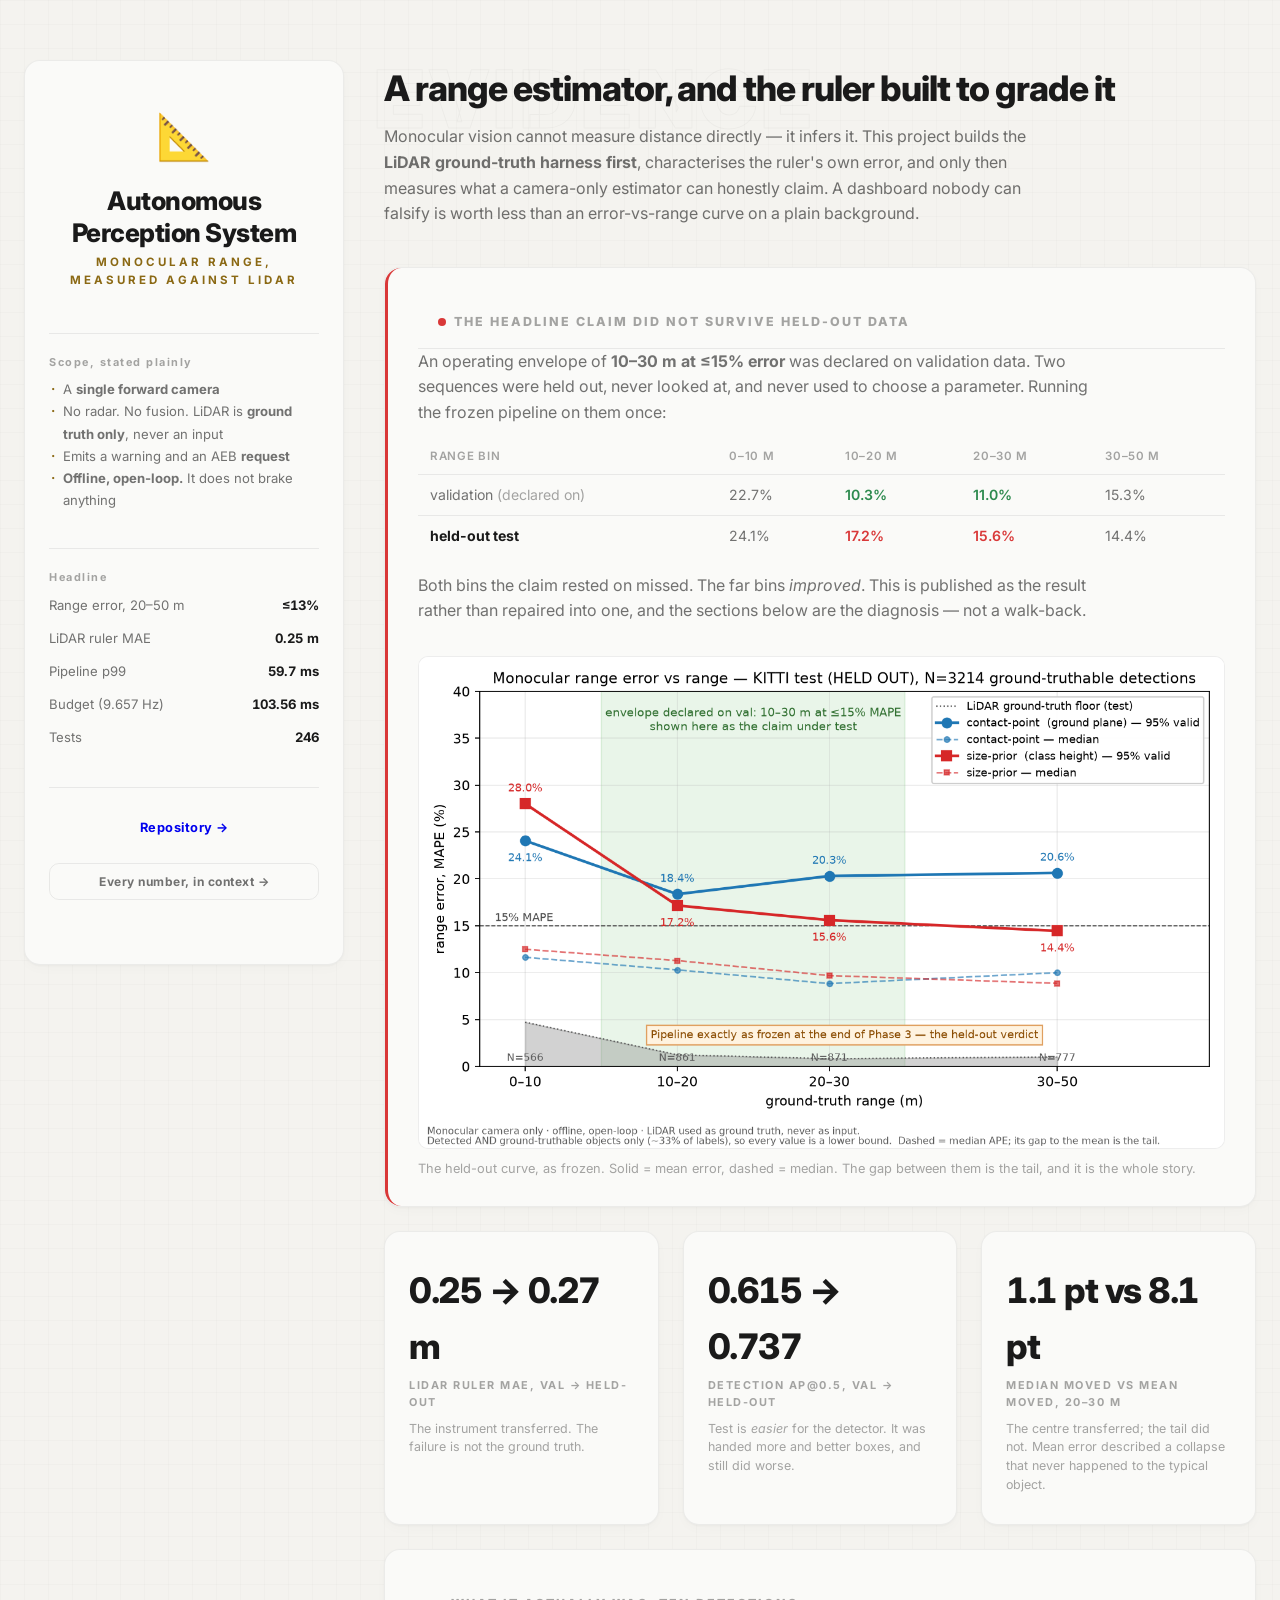
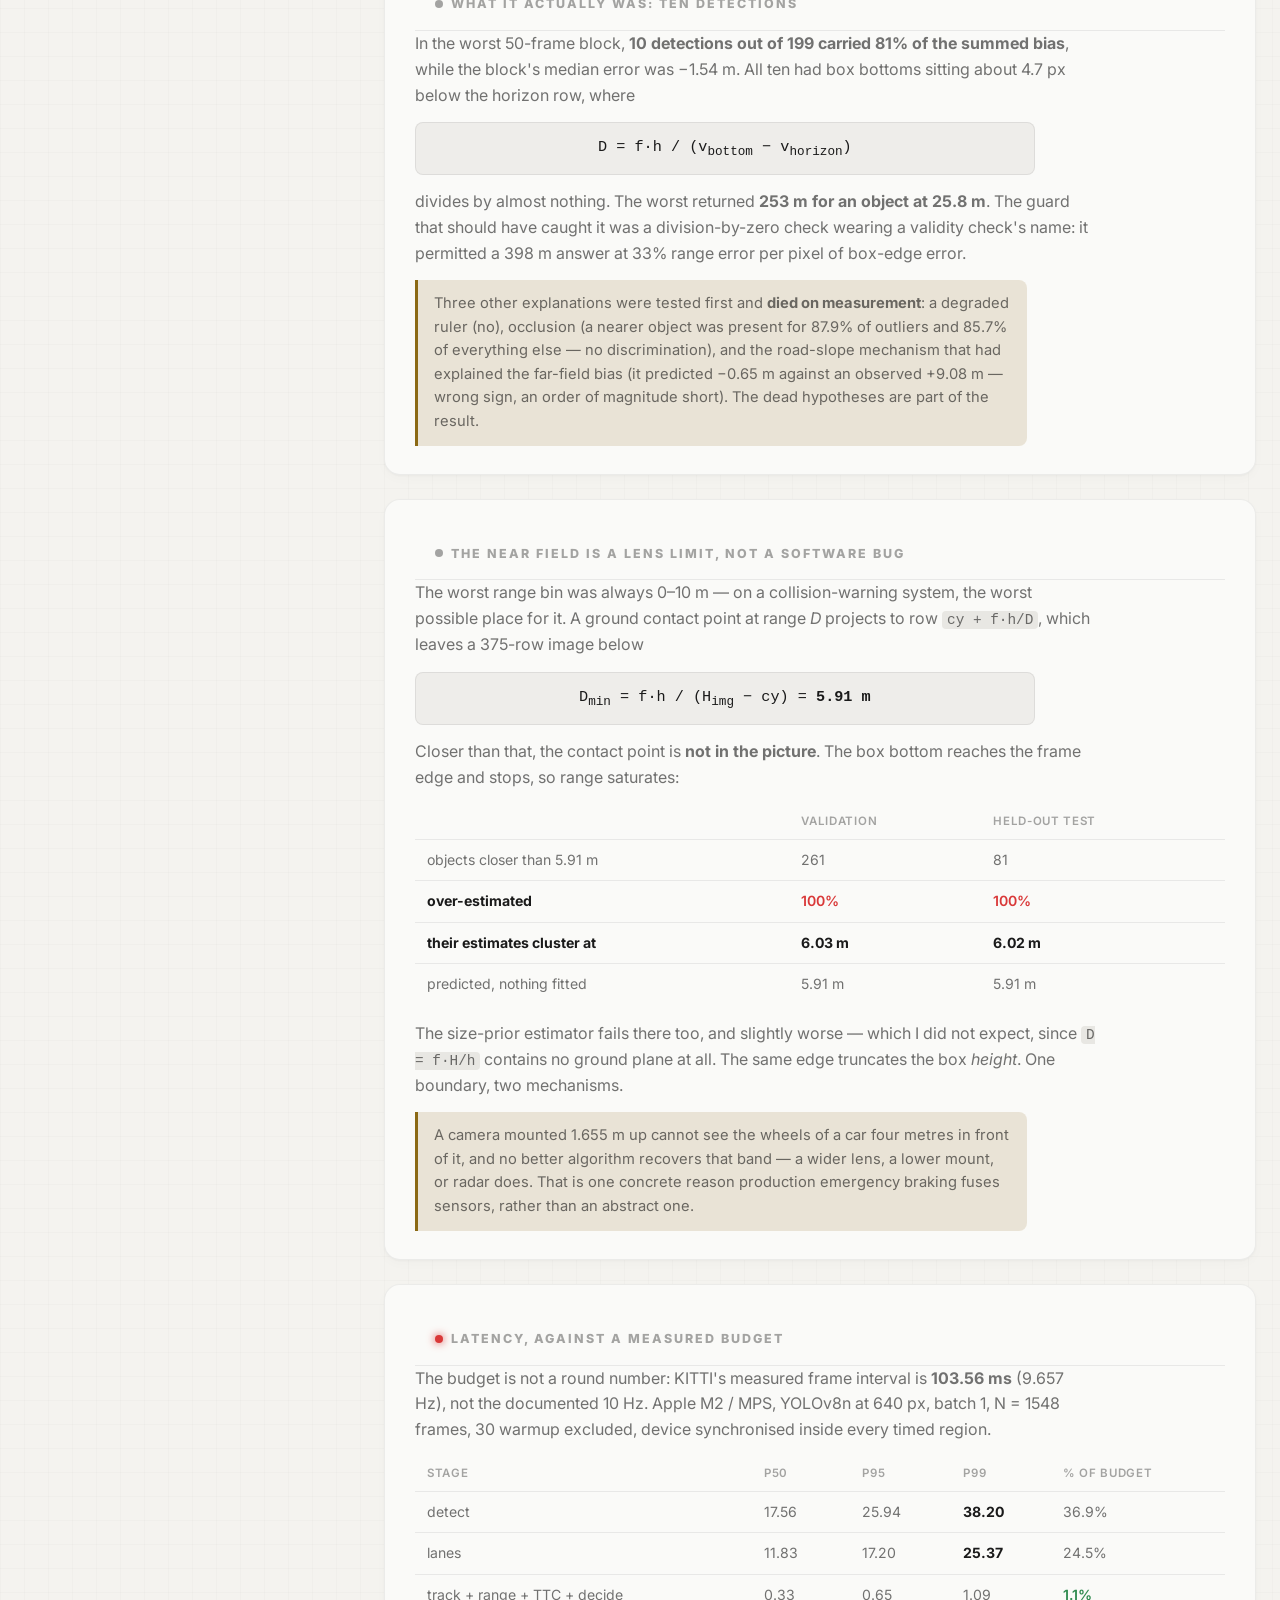
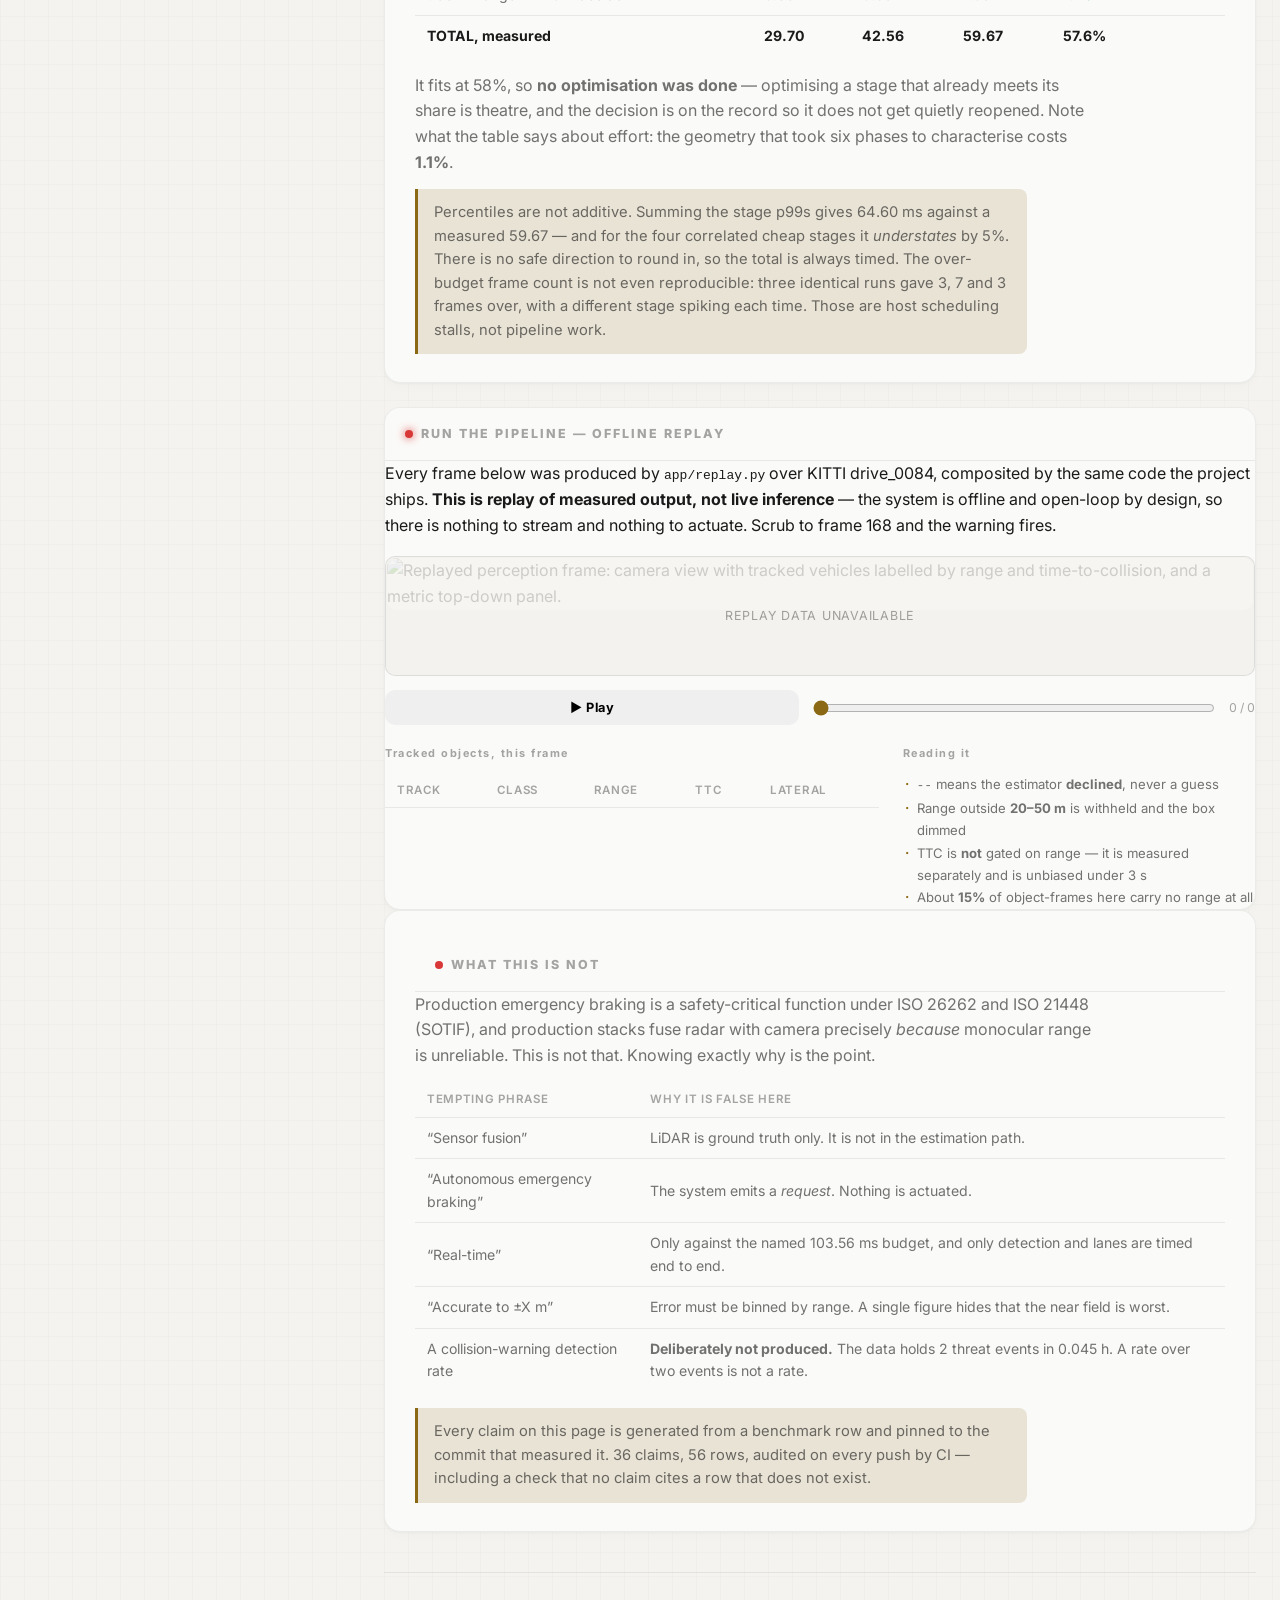
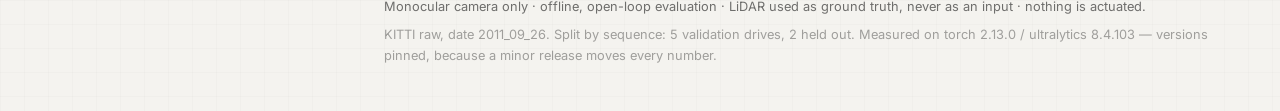
==== commit d11f9d4e: "add an interactive replay: run the pipeline's real output in the browser "Run it on the frontend" ha" ====
--- a/site/index.html
+++ b/site/index.html
@@ -252,24 +252,55 @@
             </div>
         </div>
 
-        <!-- What the system looks like -->
-        <div class="hud-monitor border-glow-card">
-            <span class="edge-light"></span>
-            <div class="border-glow-inner">
-                <div class="card-header">
-                    <span class="card-header-dot"></span>
-                    <h3>What it looks like running</h3>
-                </div>
-                <figure>
-                    <img src="figures/hud_still.jpg" alt="Heads-up display over a KITTI frame with tracked vehicles labelled by range and time-to-collision, alongside a metric top-down panel showing the credible range band." loading="lazy">
-                </figure>
-                <p>
-                    The replay presents results measured in earlier phases and adds no estimate of
-                    its own. Where an estimator declined, it prints <code>--</code> rather than a
-                    guess. Range outside the credible band is withheld entirely — which means
-                    <strong>it goes quiet in the near field</strong>, where a warning matters most.
-                    That is the measurement talking, and it is not styled away.
-                </p>
+        <!-- Interactive replay -->
+        <div class="hud-monitor border-glow-card" id="replay">
+            <span class="edge-light"></span>
+            <div class="border-glow-inner">
+                <div class="card-header">
+                    <span class="card-header-dot dot-live"></span>
+                    <h3>Run the pipeline — offline replay</h3>
+                </div>
+                <p>
+                    Every frame below was produced by <code>app/replay.py</code> over KITTI
+                    <span id="meta-drive">drive_0084</span>, composited by the same code the project
+                    ships. <strong>This is replay of measured output, not live inference</strong> —
+                    the system is offline and open-loop by design, so there is nothing to stream and
+                    nothing to actuate. Scrub to frame 168 and the warning fires.
+                </p>
+
+                <div class="replay-stage">
+                    <img id="replay-frame" alt="Replayed perception frame: camera view with tracked vehicles labelled by range and time-to-collision, and a metric top-down panel." loading="eager">
+                    <div id="replay-loading" class="replay-loading"><span id="loading-text">loading frames…</span></div>
+                </div>
+
+                <div class="replay-controls">
+                    <button id="replay-play" class="btn btn-control" aria-label="Play replay">▶ Play</button>
+                    <input id="replay-scrub" class="replay-scrub" type="range" min="0" value="0" step="1" aria-label="Scrub through replay frames">
+                    <span id="replay-counter" class="replay-counter">0 / 0</span>
+                </div>
+
+                <div id="replay-banner" class="replay-banner" hidden></div>
+
+                <div class="replay-panels">
+                    <div class="replay-panel">
+                        <span class="control-label">Tracked objects, this frame</span>
+                        <div class="table-scroll">
+                            <table class="data-table" id="replay-table">
+                                <thead><tr><th>track</th><th>class</th><th>range</th><th>TTC</th><th>lateral</th></tr></thead>
+                                <tbody></tbody>
+                            </table>
+                        </div>
+                    </div>
+                    <div class="replay-panel">
+                        <span class="control-label">Reading it</span>
+                        <ul class="scope-list">
+                            <li><code>--</code> means the estimator <strong>declined</strong>, never a guess</li>
+                            <li>Range outside <b id="meta-envelope">20–50 m</b> is withheld and the box dimmed</li>
+                            <li>TTC is <strong>not</strong> gated on range — it is measured separately and is unbiased under 3 s</li>
+                            <li>About <b id="meta-abstain">15%</b> of object-frames here carry no range at all</li>
+                        </ul>
+                    </div>
+                </div>
             </div>
         </div>
 
--- a/site/styles.css
+++ b/site/styles.css
@@ -900,3 +900,100 @@
     .finding-card .border-glow-inner { padding: 22px 18px; }
     .section-bg-title { display: none; }
 }
+
+/* ── offline replay player ────────────────────────── */
+.replay-stage {
+    position: relative;
+    margin: 18px 0 0;
+    background: var(--surface);
+    border: 1px solid var(--border);
+    border-radius: 10px;
+    overflow: hidden;
+    min-height: 120px;
+}
+
+#replay-frame {
+    width: 100%;
+    height: auto;
+    display: block;
+}
+
+.replay-loading {
+    position: absolute;
+    inset: 0;
+    display: flex;
+    align-items: center;
+    justify-content: center;
+    background: rgba(244, 243, 239, 0.82);
+    font-size: 0.78rem;
+    letter-spacing: 0.06em;
+    text-transform: uppercase;
+    color: var(--text-muted);
+    pointer-events: none;
+    transition: opacity 0.3s ease;
+}
+
+.replay-loading.hidden { opacity: 0; }
+
+.replay-controls {
+    display: flex;
+    align-items: center;
+    gap: 14px;
+    margin-top: 14px;
+}
+
+.replay-controls .btn { margin: 0; white-space: nowrap; min-width: 100px; }
+
+.replay-scrub {
+    flex: 1;
+    accent-color: var(--accent);
+    cursor: pointer;
+    min-width: 80px;
+}
+
+.replay-counter {
+    font-size: 0.76rem;
+    color: var(--text-muted);
+    font-variant-numeric: tabular-nums;
+    white-space: nowrap;
+}
+
+.replay-banner {
+    margin-top: 12px;
+    padding: 9px 14px;
+    border-radius: 8px;
+    font-size: 0.8rem;
+    font-weight: 600;
+    letter-spacing: 0.06em;
+    text-transform: uppercase;
+}
+
+.banner-warn {
+    background: rgba(181, 130, 9, 0.14);
+    color: var(--yellow);
+    border-left: 3px solid var(--yellow);
+}
+
+.banner-aeb {
+    background: rgba(217, 56, 56, 0.12);
+    color: var(--red);
+    border-left: 3px solid var(--red);
+}
+
+.replay-panels {
+    display: grid;
+    grid-template-columns: 1.4fr 1fr;
+    gap: 24px;
+    margin-top: 20px;
+}
+
+.replay-panel .control-label { display: block; margin-bottom: 10px; }
+.replay-panel .data-table { min-width: 0; font-size: 0.82rem; }
+.replay-panel .data-table td { padding: 6px 10px; }
+.row-warn td { background: rgba(217, 56, 56, 0.07); }
+
+@media (max-width: 760px) {
+    .replay-panels { grid-template-columns: 1fr; gap: 18px; }
+    .replay-controls { flex-wrap: wrap; }
+    .replay-scrub { order: 3; flex-basis: 100%; }
+}
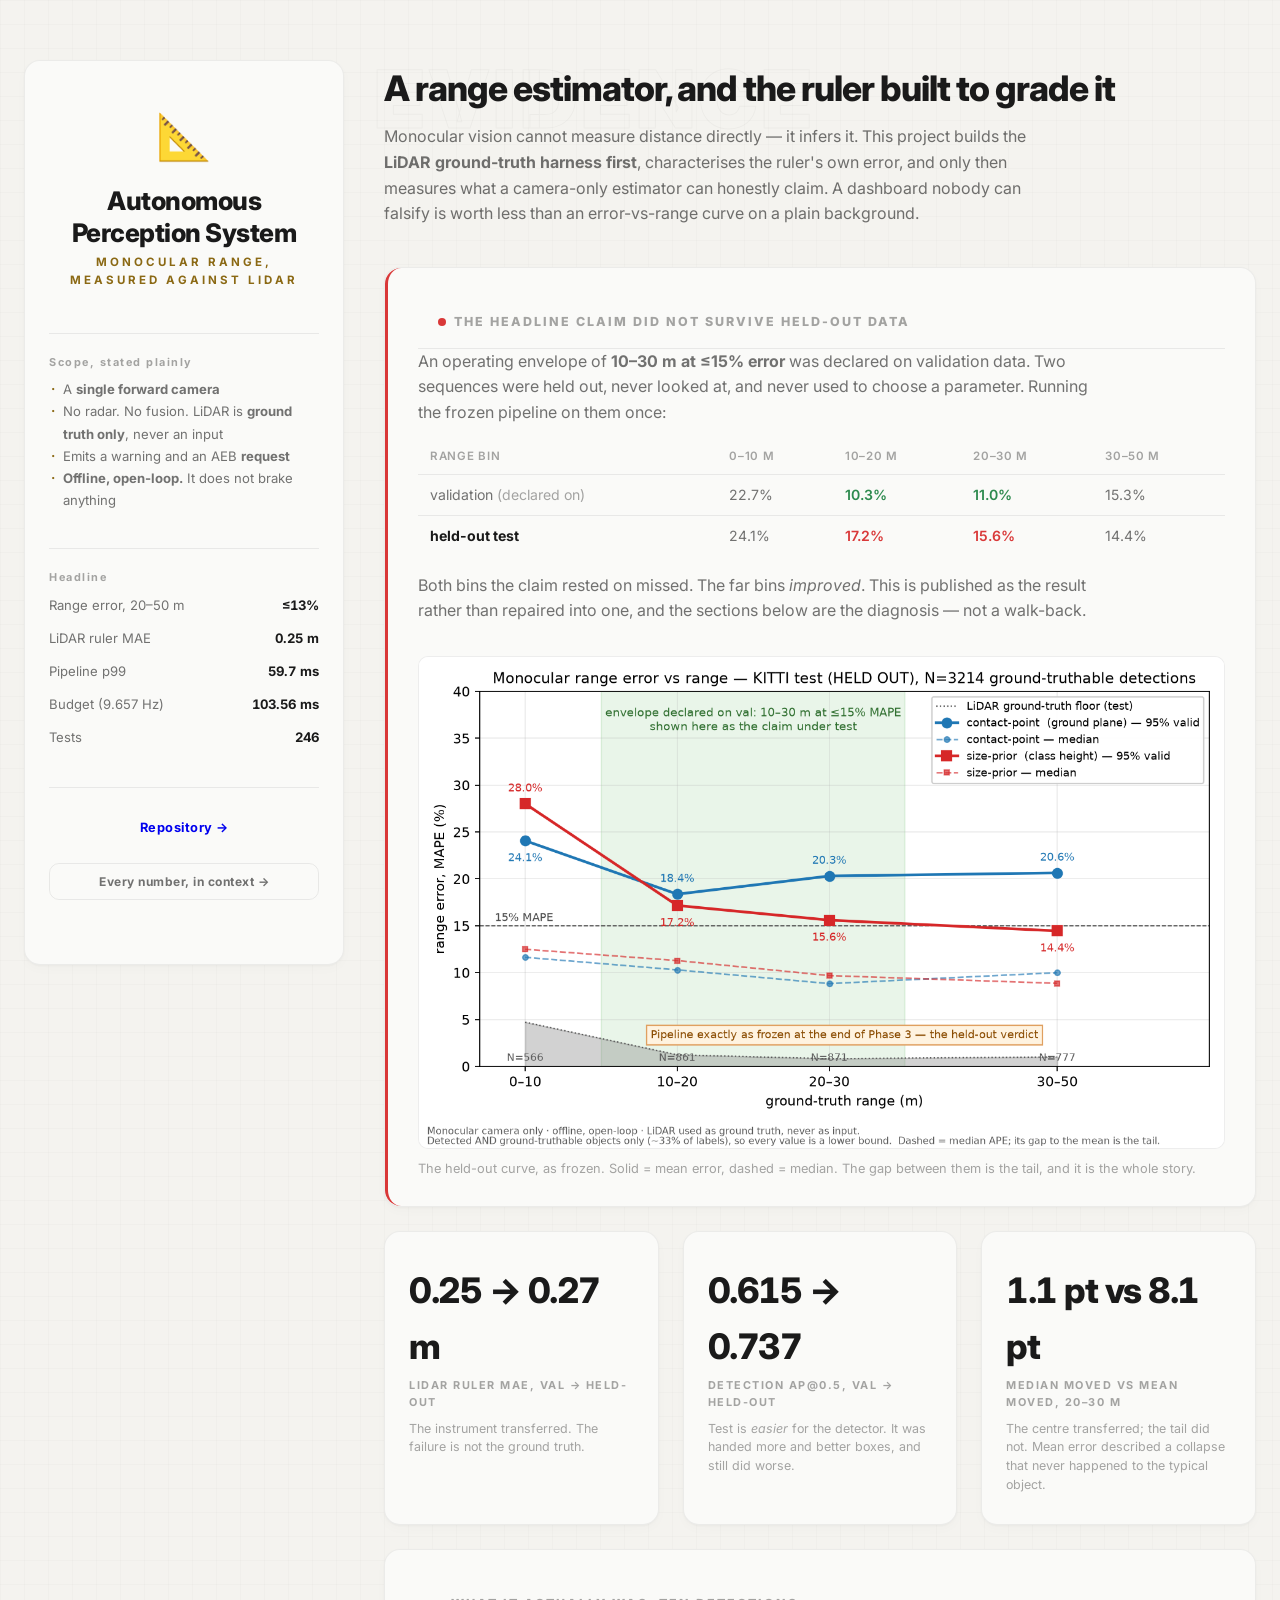
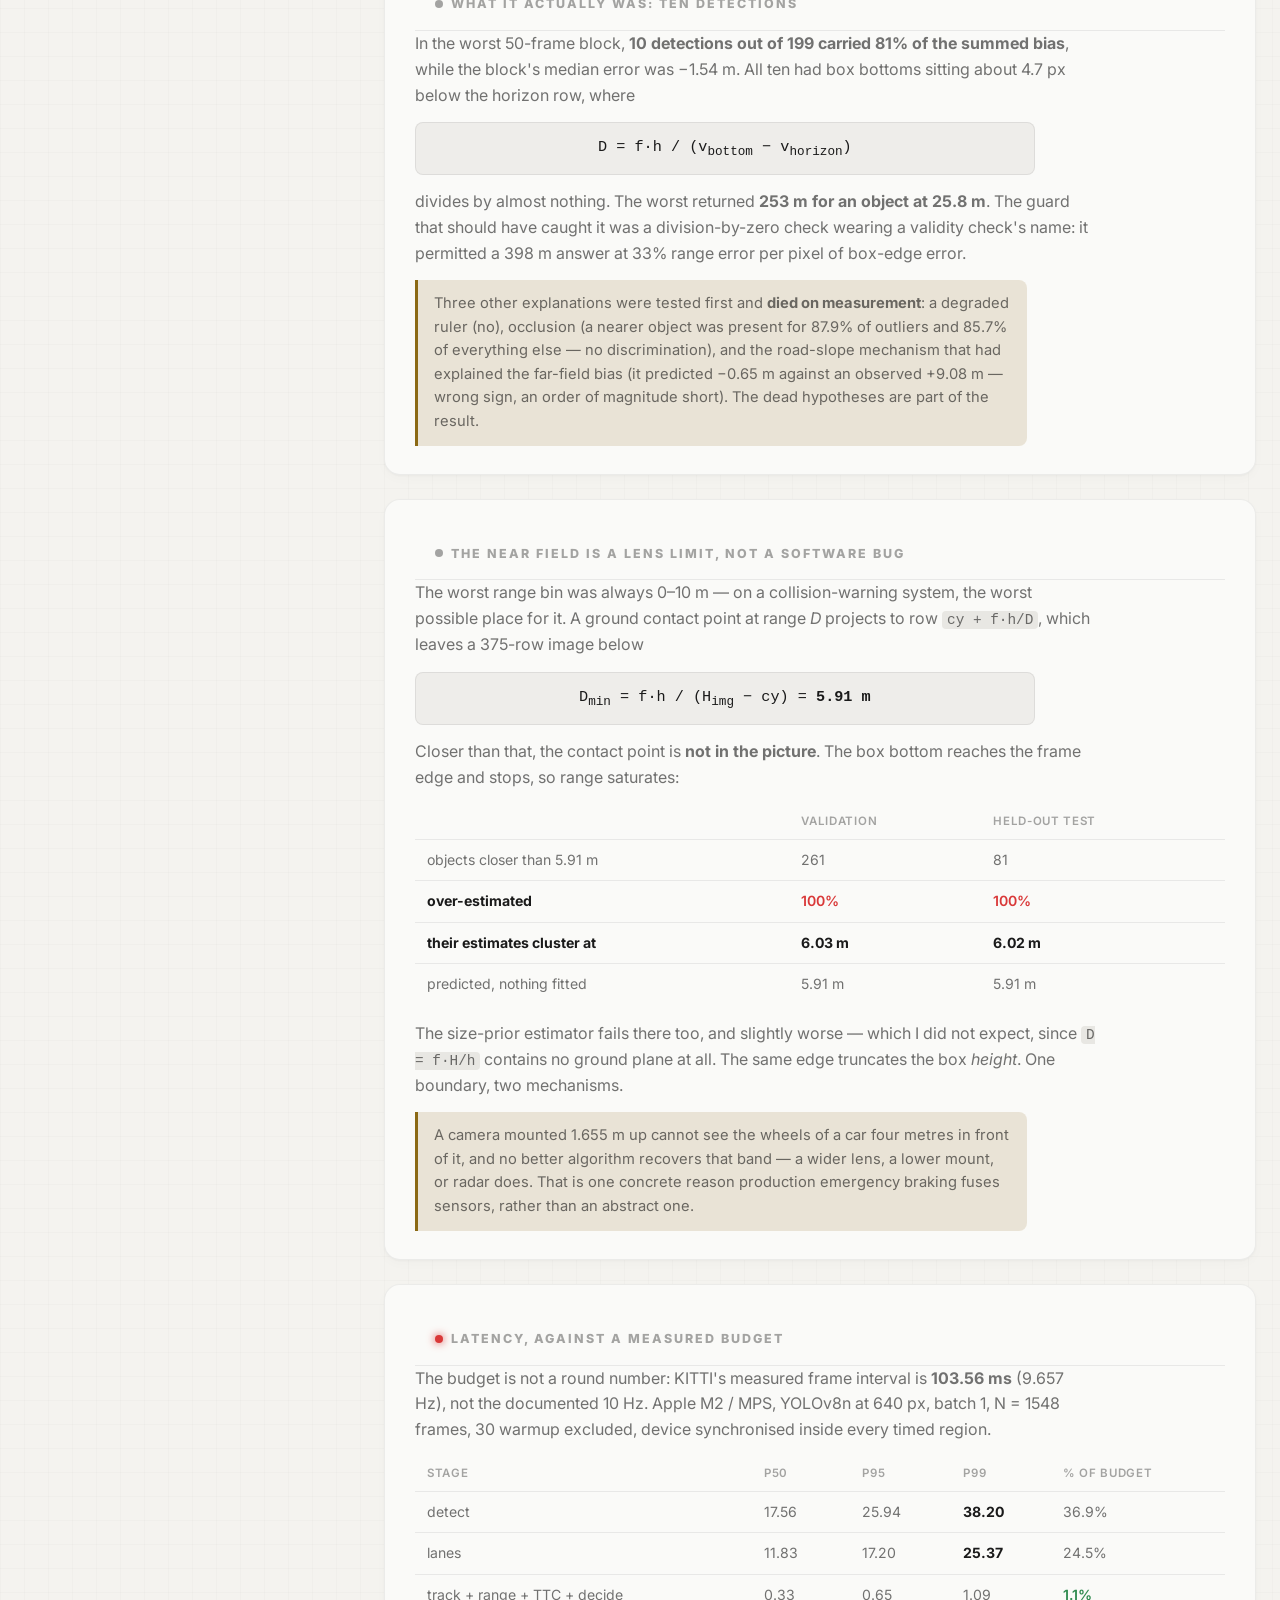
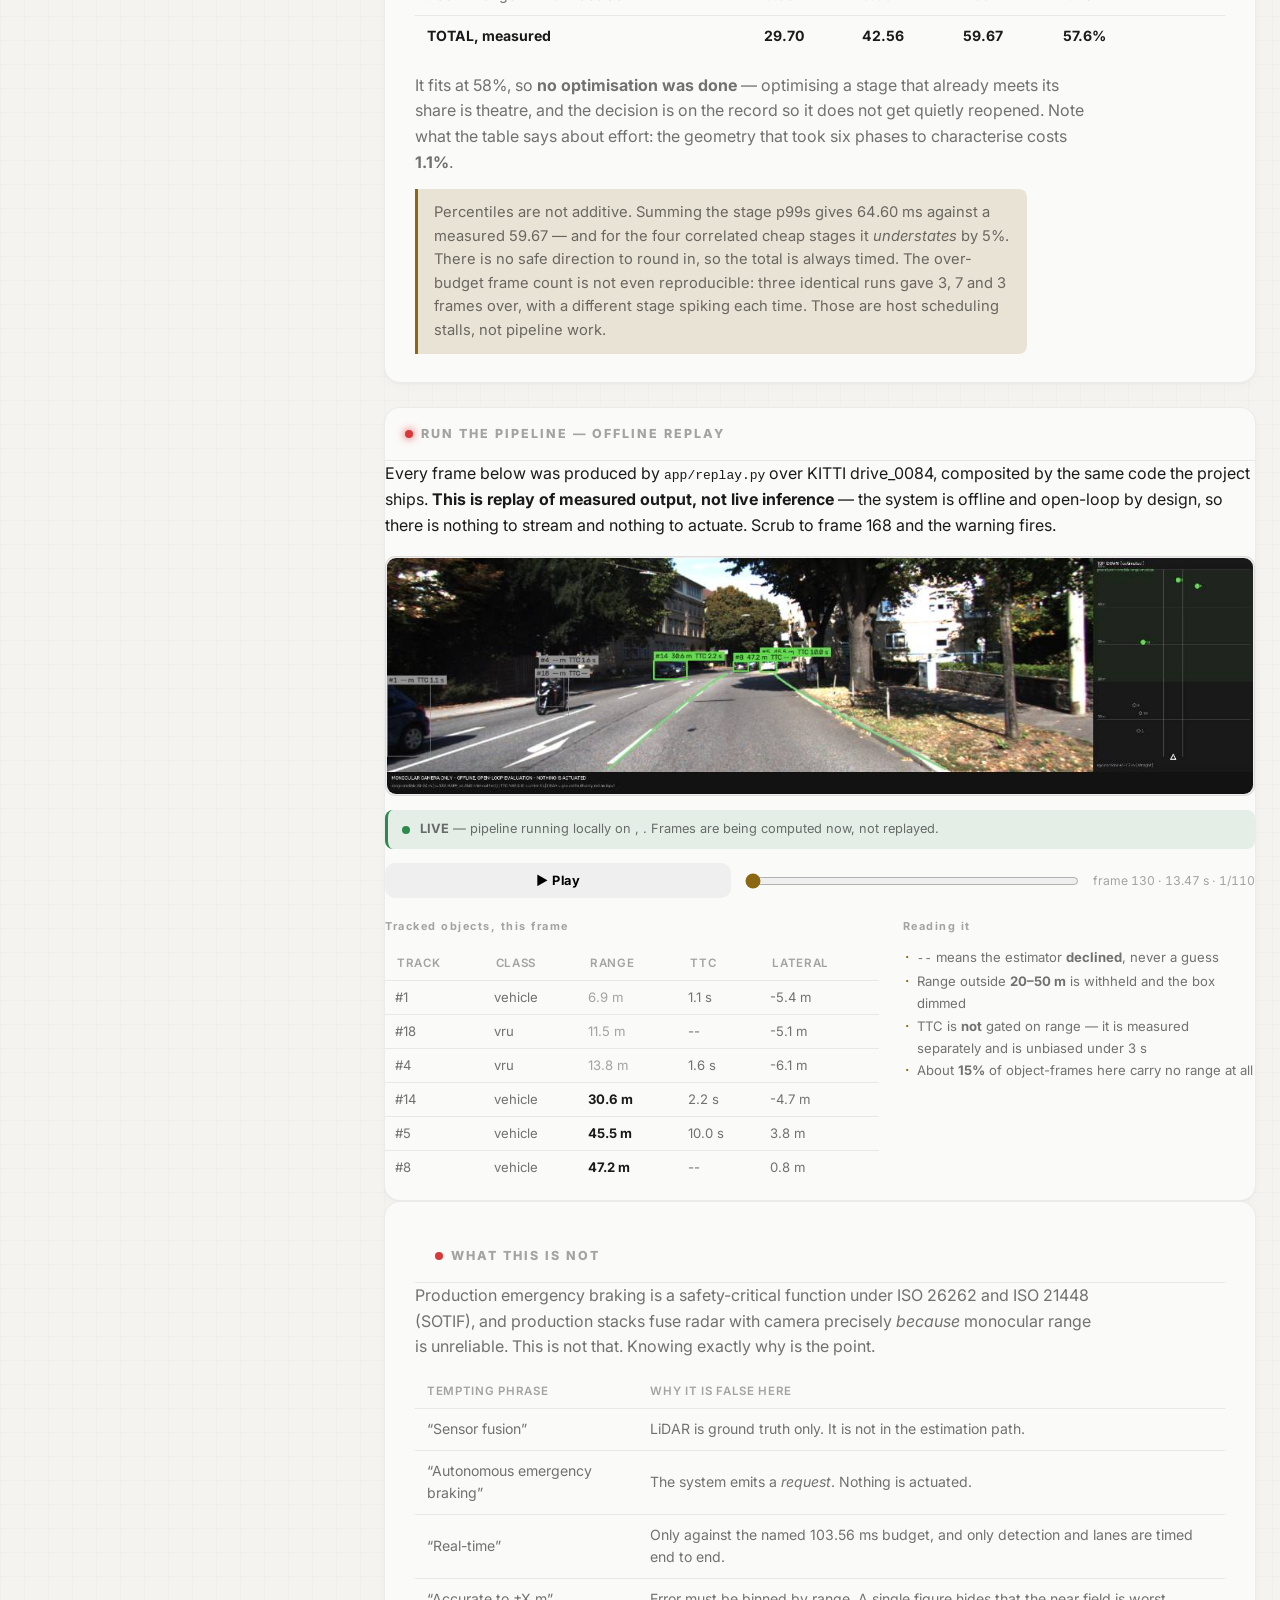
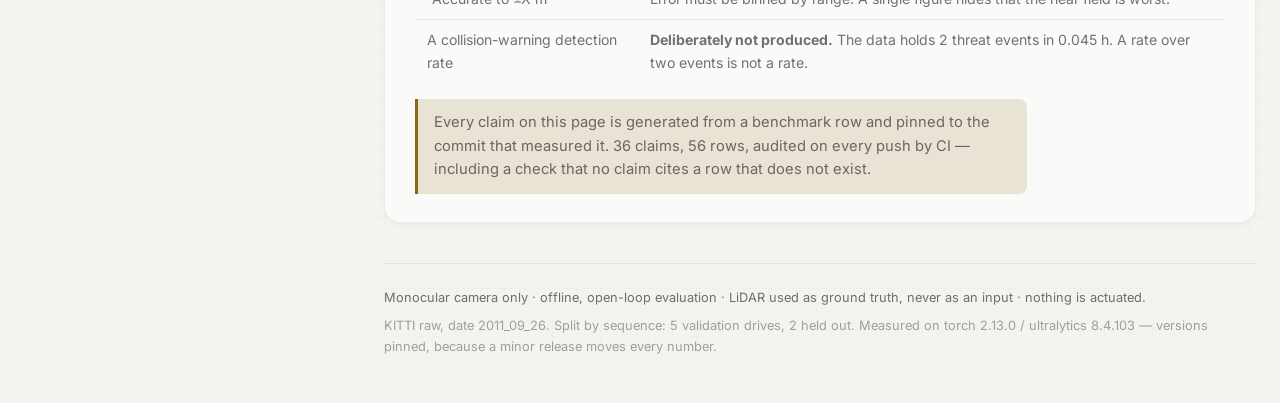
==== commit b8657b18: "add a local live mode: the same UI, driven by a running pipeline `python tools/serve.py` serves site" ====
--- a/site/index.html
+++ b/site/index.html
@@ -271,6 +271,13 @@
                 <div class="replay-stage">
                     <img id="replay-frame" alt="Replayed perception frame: camera view with tracked vehicles labelled by range and time-to-collision, and a metric top-down panel." loading="eager">
                     <div id="replay-loading" class="replay-loading"><span id="loading-text">loading frames…</span></div>
+                </div>
+
+                <div id="live-bar" class="live-bar" hidden>
+                    <span class="live-dot"></span>
+                    <span><b>LIVE</b> — pipeline running locally on <code id="live-drive"></code>,
+                    <span id="live-device"></span>. Frames are being computed now, not replayed.</span>
+                    <span id="live-timing" class="live-timing"></span>
                 </div>
 
                 <div class="replay-controls">
--- a/site/styles.css
+++ b/site/styles.css
@@ -997,3 +997,37 @@
     .replay-controls { flex-wrap: wrap; }
     .replay-scrub { order: 3; flex-basis: 100%; }
 }
+
+/* ── live mode (visible only when tools/serve.py is serving) ── */
+.live-bar {
+    display: flex;
+    align-items: center;
+    gap: 10px;
+    flex-wrap: wrap;
+    margin-top: 14px;
+    padding: 9px 14px;
+    border-radius: 8px;
+    background: rgba(45, 138, 78, 0.10);
+    border-left: 3px solid var(--green);
+    font-size: 0.8rem;
+    color: var(--text-secondary);
+}
+
+.live-dot {
+    width: 8px; height: 8px; border-radius: 50%;
+    background: var(--green);
+    animation: live-pulse 1.6s ease-in-out infinite;
+    flex: none;
+}
+
+@keyframes live-pulse { 0%,100% { opacity: 1; } 50% { opacity: 0.25; } }
+@media (prefers-reduced-motion: reduce) { .live-dot { animation: none; } }
+
+.live-timing {
+    margin-left: auto;
+    font-variant-numeric: tabular-nums;
+    color: var(--text-muted);
+    white-space: nowrap;
+}
+
+.live-timing.over-budget { color: var(--red); font-weight: 600; }
